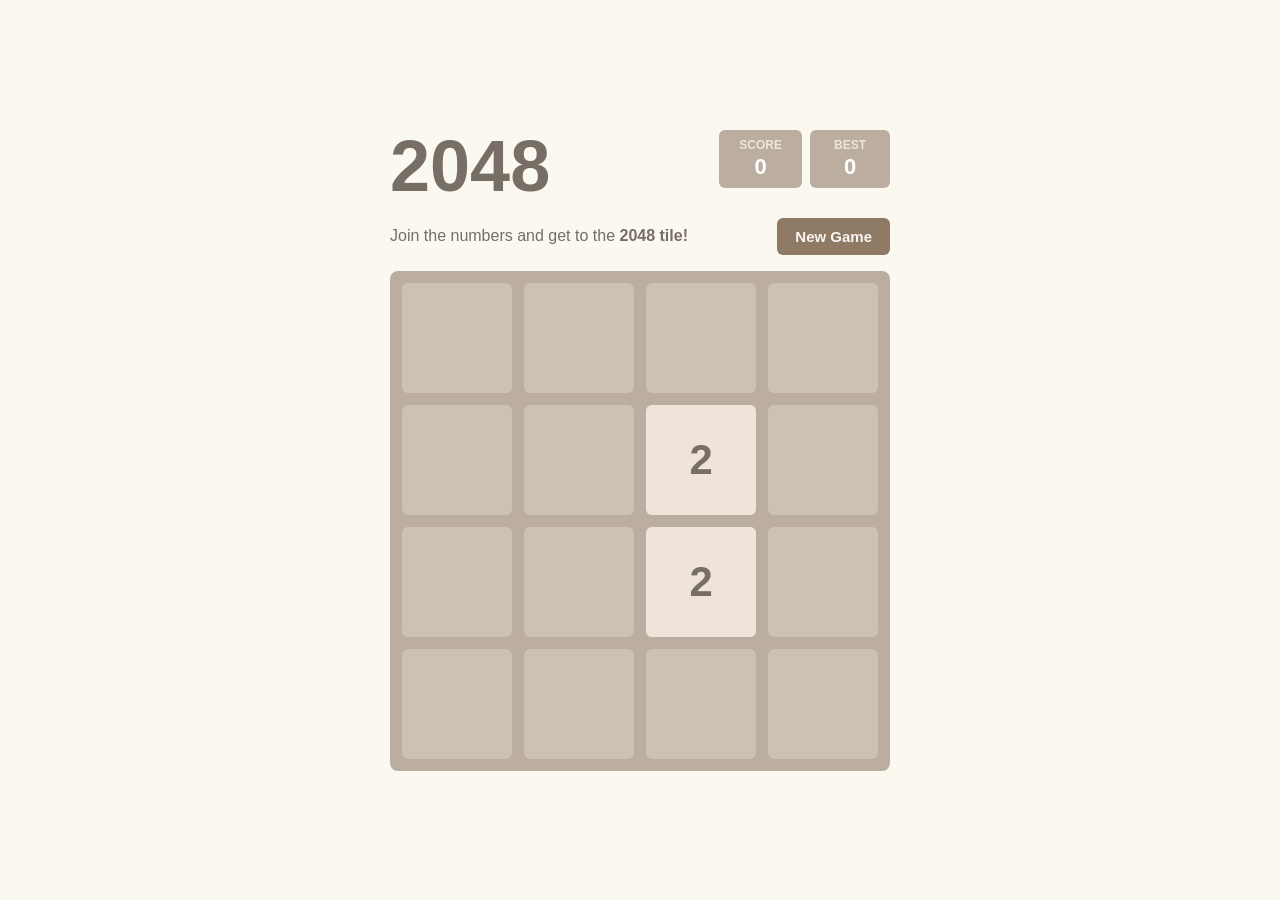
==== index.html @ 38287585 "Add files via upload" ====
<!DOCTYPE html>
<html lang="en">
<head>
<meta charset="UTF-8">
<meta name="viewport" content="width=device-width, initial-scale=1.0">
<title>2048</title>
<style>
  * { margin: 0; padding: 0; box-sizing: border-box; }

  body {
    font-family: 'Clear Sans', 'Helvetica Neue', Arial, sans-serif;
    background: #faf8ef;
    display: flex;
    justify-content: center;
    align-items: center;
    min-height: 100vh;
    touch-action: none;
  }

  .container {
    width: 500px;
    max-width: 95vw;
  }

  /* ── Header ─────────────────────────────── */
  .header {
    display: flex;
    justify-content: space-between;
    align-items: flex-start;
    margin-bottom: 16px;
  }
  .title {
    font-size: 72px;
    font-weight: 700;
    color: #776e65;
    line-height: 1;
  }
  .scores {
    display: flex;
    gap: 8px;
  }
  .score-box {
    background: #bbada0;
    border-radius: 6px;
    padding: 8px 20px;
    text-align: center;
    color: #eee4da;
    font-size: 12px;
    font-weight: 700;
    text-transform: uppercase;
    min-width: 80px;
  }
  .score-box .value {
    color: #fff;
    font-size: 22px;
    display: block;
    margin-top: 2px;
  }

  /* ── Subtitle / New‑Game ────────────────── */
  .sub-header {
    display: flex;
    justify-content: space-between;
    align-items: center;
    margin-bottom: 16px;
  }
  .tagline {
    color: #776e65;
    font-size: 16px;
  }
  .tagline b { font-weight: 700; }
  .new-game-btn {
    background: #8f7a66;
    color: #f9f6f2;
    border: none;
    border-radius: 6px;
    padding: 10px 18px;
    font-size: 15px;
    font-weight: 700;
    cursor: pointer;
  }
  .new-game-btn:hover { background: #9f8b77; }

  /* ── Board ──────────────────────────────── */
  .board {
    position: relative;
    background: #bbada0;
    border-radius: 8px;
    padding: 12px;
    aspect-ratio: 1 / 1;
    width: 100%;
  }
  .grid-bg {
    display: grid;
    grid-template-columns: repeat(4, 1fr);
    grid-template-rows: repeat(4, 1fr);
    gap: 12px;
    width: 100%;
    height: 100%;
  }
  .cell-bg {
    background: rgba(238,228,218,0.35);
    border-radius: 6px;
  }

  /* ── Tiles ──────────────────────────────── */
  .tile-container {
    position: absolute;
    inset: 12px;
  }
  .tile {
    position: absolute;
    display: flex;
    justify-content: center;
    align-items: center;
    font-weight: 700;
    border-radius: 6px;
    transition: top 120ms ease-in-out, left 120ms ease-in-out;
    z-index: 10;
  }
  .tile.new {
    animation: pop-in 200ms ease;
  }
  .tile.merged {
    animation: pop-merge 200ms ease;
    z-index: 20;
  }
  @keyframes pop-in {
    0%   { transform: scale(0); opacity: 0; }
    100% { transform: scale(1); opacity: 1; }
  }
  @keyframes pop-merge {
    0%   { transform: scale(1); }
    50%  { transform: scale(1.2); }
    100% { transform: scale(1); }
  }

  /* ── Overlay ────────────────────────────── */
  .overlay {
    display: none;
    position: absolute;
    inset: 0;
    border-radius: 8px;
    background: rgba(238,228,218,0.73);
    z-index: 100;
    flex-direction: column;
    justify-content: center;
    align-items: center;
    gap: 16px;
  }
  .overlay.active { display: flex; }
  .overlay .msg {
    font-size: 48px;
    font-weight: 700;
    color: #776e65;
  }
  .overlay button {
    background: #8f7a66;
    color: #f9f6f2;
    border: none;
    border-radius: 6px;
    padding: 10px 24px;
    font-size: 16px;
    font-weight: 700;
    cursor: pointer;
  }

  /* ── Responsive ─────────────────────────── */
  @media (max-width: 520px) {
    .title { font-size: 48px; }
    .board { padding: 8px; }
    .grid-bg { gap: 8px; }
  }
</style>
</head>
<body>

<div class="container">
  <!-- Header -->
  <div class="header">
    <div class="title">2048</div>
    <div class="scores">
      <div class="score-box">Score<span class="value" id="score">0</span></div>
      <div class="score-box">Best<span class="value" id="best">0</span></div>
    </div>
  </div>

  <!-- Subtitle -->
  <div class="sub-header">
    <div class="tagline">Join the numbers and get to the <b>2048 tile!</b></div>
    <button class="new-game-btn" id="newGameBtn">New Game</button>
  </div>

  <!-- Board -->
  <div class="board" id="board">
    <div class="grid-bg">
      <div class="cell-bg"></div><div class="cell-bg"></div><div class="cell-bg"></div><div class="cell-bg"></div>
      <div class="cell-bg"></div><div class="cell-bg"></div><div class="cell-bg"></div><div class="cell-bg"></div>
      <div class="cell-bg"></div><div class="cell-bg"></div><div class="cell-bg"></div><div class="cell-bg"></div>
      <div class="cell-bg"></div><div class="cell-bg"></div><div class="cell-bg"></div><div class="cell-bg"></div>
    </div>
    <div class="tile-container" id="tileContainer"></div>

    <!-- Win / Lose overlays -->
    <div class="overlay" id="winOverlay">
      <div class="msg">You win! 🎉</div>
      <button id="keepGoingBtn">Keep going</button>
      <button id="winNewGameBtn">New Game</button>
    </div>
    <div class="overlay" id="loseOverlay">
      <div class="msg">Game over!</div>
      <button id="loseNewGameBtn">Try again</button>
    </div>
  </div>
</div>

<script>
/* ================================================================
   2048 – Pure JS Engine
   ================================================================ */
const SIZE = 4;

/* ── Tile color map (original 2048 palette) ─────────────── */
const TILE_STYLE = {
  2:    { bg:'#eee4da', color:'#776e65', fontSize: 2   },
  4:    { bg:'#ede0c8', color:'#776e65', fontSize: 2   },
  8:    { bg:'#f2b179', color:'#f9f6f2', fontSize: 2   },
  16:   { bg:'#f59563', color:'#f9f6f2', fontSize: 2   },
  32:   { bg:'#f67c5f', color:'#f9f6f2', fontSize: 2   },
  64:   { bg:'#f65e3b', color:'#f9f6f2', fontSize: 2   },
  128:  { bg:'#edcf72', color:'#f9f6f2', fontSize: 1.8 },
  256:  { bg:'#edcc61', color:'#f9f6f2', fontSize: 1.8 },
  512:  { bg:'#edc850', color:'#f9f6f2', fontSize: 1.8 },
  1024: { bg:'#edc53f', color:'#f9f6f2', fontSize: 1.5 },
  2048: { bg:'#edc22e', color:'#f9f6f2', fontSize: 1.5 },
};

function tileStyle(v) {
  if (TILE_STYLE[v]) return TILE_STYLE[v];
  return { bg: '#3c3a32', color: '#f9f6f2', fontSize: 1.3 };
}

/* ── State ───────────────────────────────────────────────── */
let grid, score, best, won, keepPlaying, busy;

const $score    = document.getElementById('score');
const $best     = document.getElementById('best');
const $tc       = document.getElementById('tileContainer');
const $winOvl   = document.getElementById('winOverlay');
const $loseOvl  = document.getElementById('loseOverlay');

best = +(localStorage.getItem('best2048') || 0);
$best.textContent = best;

/* ── Helpers ─────────────────────────────────────────────── */
function emptyGrid() { return Array.from({length:SIZE}, ()=>Array(SIZE).fill(0)); }

function emptyCells(g) {
  const e = [];
  g.forEach((r,ri)=>r.forEach((v,ci)=>{ if(!v) e.push([ri,ci]); }));
  return e;
}

function addRandom(g) {
  const e = emptyCells(g);
  if (!e.length) return;
  const [r,c] = e[Math.floor(Math.random()*e.length)];
  g[r][c] = Math.random() < 0.9 ? 2 : 4;
  return [r,c, g[r][c]];
}

/* ── Slide one row left ──────────────────────────────────── */
function slideRow(row) {
  let a = row.filter(v=>v), merged = 0;
  for (let i = 0; i < a.length - 1; i++) {
    if (a[i] === a[i+1]) { a[i] *= 2; merged += a[i]; a.splice(i+1,1); }
  }
  while (a.length < SIZE) a.push(0);
  return { row: a, merged };
}

/* ── Move whole grid ─────────────────────────────────────── */
function move(dir) {
  // 0=left  1=up  2=right  3=down
  let g = grid.map(r=>[...r]), pts = 0, moved = false;

  const rotate = (g) => g[0].map((_,c) => g.map(r=>r[c]).reverse());
  let rotations = dir;  // rotate dir times so we always slide left
  for (let i = 0; i < rotations; i++) g = rotate(g);

  for (let r = 0; r < SIZE; r++) {
    const { row, merged } = slideRow(g[r]);
    if (row.some((v,i)=>v!==g[r][i])) moved = true;
    g[r] = row;
    pts += merged;
  }

  // rotate back
  for (let i = 0; i < (4 - rotations) % 4; i++) g = rotate(g);

  return { grid: g, points: pts, moved };
}

function canMove(g) {
  for (let r = 0; r < SIZE; r++)
    for (let c = 0; c < SIZE; c++) {
      if (!g[r][c]) return true;
      if (c < SIZE-1 && g[r][c] === g[r][c+1]) return true;
      if (r < SIZE-1 && g[r][c] === g[r+1][c]) return true;
    }
  return false;
}

function hasValue(g, v) {
  return g.some(r=>r.includes(v));
}

/* ── Rendering ───────────────────────────────────────────── */
function cellSize() {
  const board = document.getElementById('board');
  const inner = board.clientWidth - 24;          // padding 12*2
  return (inner - 12 * 3) / 4;                  // gap 12 * 3
}

function renderTiles(newTile, mergedSet) {
  $tc.innerHTML = '';
  const cs = cellSize();
  const gap = 12;
  grid.forEach((row, r) => {
    row.forEach((val, c) => {
      if (!val) return;
      const s = tileStyle(val);
      const el = document.createElement('div');
      el.className = 'tile';
      if (newTile && newTile[0]===r && newTile[1]===c) el.classList.add('new');
      if (mergedSet && mergedSet.has(r+','+c)) el.classList.add('merged');
      el.textContent = val;
      const left = c * (cs + gap);
      const top  = r * (cs + gap);
      el.style.cssText = `
        width:${cs}px; height:${cs}px;
        top:${top}px; left:${left}px;
        background:${s.bg}; color:${s.color};
        font-size:${cs * 0.38 * (s.fontSize/2)}px;
      `;
      $tc.appendChild(el);
    });
  });
}

function updateScore(pts) {
  score += pts;
  $score.textContent = score;
  if (score > best) { best = score; $best.textContent = best; localStorage.setItem('best2048', best); }
}

/* ── Game flow ───────────────────────────────────────────── */
function newGame() {
  grid = emptyGrid();
  score = 0; won = false; keepPlaying = false; busy = false;
  $score.textContent = 0;
  $winOvl.classList.remove('active');
  $loseOvl.classList.remove('active');
  addRandom(grid);
  const nt = addRandom(grid);
  renderTiles(nt ? [nt[0],nt[1]] : null);
}

function handleMove(dir) {
  if (busy) return;
  const result = move(dir);
  if (!result.moved) return;
  busy = true;
  grid = result.grid;
  updateScore(result.points);

  // detect merged positions (approximate: tiles whose value doubled)
  const mergedSet = new Set();
  result.grid.forEach((row, r) => row.forEach((v, c) => {
    if (v && result.points) mergedSet.add(r+','+c);
  }));

  const nt = addRandom(grid);
  renderTiles(nt ? [nt[0],nt[1]] : null, mergedSet);

  setTimeout(() => {
    if (!won && !keepPlaying && hasValue(grid, 2048)) {
      won = true;
      $winOvl.classList.add('active');
    } else if (!canMove(grid)) {
      $loseOvl.classList.add('active');
    }
    busy = false;
  }, 150);
}

/* ── Input ───────────────────────────────────────────────── */
const DIR = { ArrowLeft:0, ArrowUp:1, ArrowRight:2, ArrowDown:3, a:0, w:1, d:2, s:3 };

document.addEventListener('keydown', e => {
  if (DIR[e.key] !== undefined) { e.preventDefault(); handleMove(DIR[e.key]); }
});

// Touch / swipe
let tx, ty;
document.getElementById('board').addEventListener('touchstart', e => {
  tx = e.touches[0].clientX; ty = e.touches[0].clientY;
});
document.getElementById('board').addEventListener('touchend', e => {
  const dx = e.changedTouches[0].clientX - tx;
  const dy = e.changedTouches[0].clientY - ty;
  if (Math.abs(dx) < 30 && Math.abs(dy) < 30) return;
  if (Math.abs(dx) > Math.abs(dy)) handleMove(dx > 0 ? 2 : 0);
  else handleMove(dy > 0 ? 3 : 1);
});

/* ── Buttons ─────────────────────────────────────────────── */
document.getElementById('newGameBtn').onclick = newGame;
document.getElementById('winNewGameBtn').onclick = newGame;
document.getElementById('loseNewGameBtn').onclick = newGame;
document.getElementById('keepGoingBtn').onclick = () => {
  keepPlaying = true;
  $winOvl.classList.remove('active');
};

/* ── Resize ──────────────────────────────────────────────── */
window.addEventListener('resize', () => renderTiles());

/* ── Start! ──────────────────────────────────────────────── */
newGame();
</script>
</body>
</html>
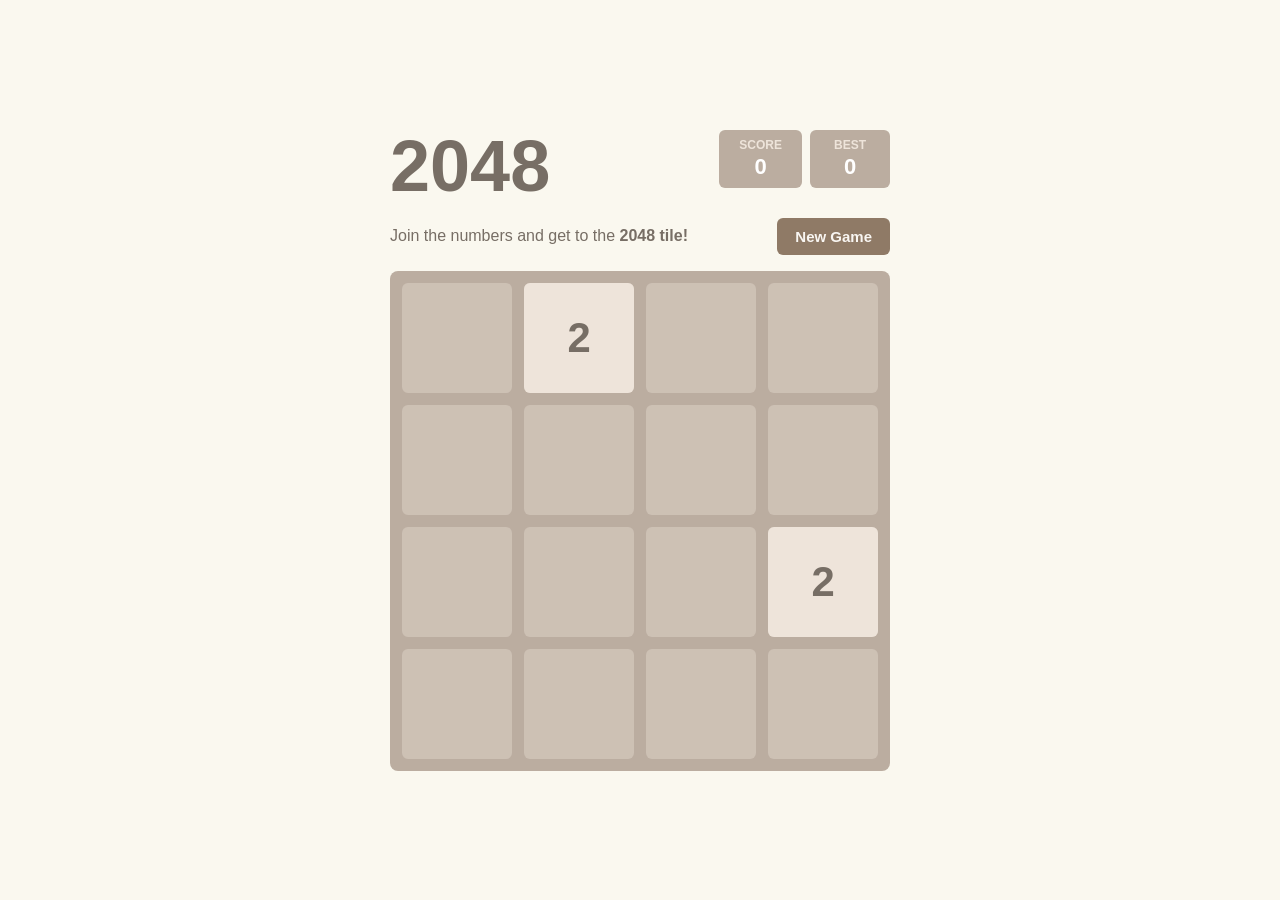
==== commit c23f058b: "Fix: swap up/down direction — rewrite move() to use explicit transpose logic" ====
--- a/index.html
+++ b/index.html
@@ -216,7 +216,7 @@
 
 <script>
 /* ================================================================
-   2048 – Pure JS Engine
+   2048 – Pure JS Engine (fixed up/down directions)
    ================================================================ */
 const SIZE = 4;
 
@@ -279,24 +279,54 @@
   return { row: a, merged };
 }
 
+/* ── Get a column as an array ────────────────────────────── */
+function getCol(g, c) { return g.map(r => r[c]); }
+function setCol(g, c, col) { for (let r = 0; r < SIZE; r++) g[r][c] = col[r]; }
+
 /* ── Move whole grid ─────────────────────────────────────── */
 function move(dir) {
   // 0=left  1=up  2=right  3=down
   let g = grid.map(r=>[...r]), pts = 0, moved = false;
 
-  const rotate = (g) => g[0].map((_,c) => g.map(r=>r[c]).reverse());
-  let rotations = dir;  // rotate dir times so we always slide left
-  for (let i = 0; i < rotations; i++) g = rotate(g);
-
-  for (let r = 0; r < SIZE; r++) {
-    const { row, merged } = slideRow(g[r]);
-    if (row.some((v,i)=>v!==g[r][i])) moved = true;
-    g[r] = row;
-    pts += merged;
-  }
-
-  // rotate back
-  for (let i = 0; i < (4 - rotations) % 4; i++) g = rotate(g);
+  if (dir === 0) {
+    // LEFT: slide each row left
+    for (let r = 0; r < SIZE; r++) {
+      const { row, merged } = slideRow(g[r]);
+      if (row.some((v,i) => v !== g[r][i])) moved = true;
+      g[r] = row;
+      pts += merged;
+    }
+  } else if (dir === 2) {
+    // RIGHT: reverse each row, slide left, reverse back
+    for (let r = 0; r < SIZE; r++) {
+      const rev = [...g[r]].reverse();
+      const { row, merged } = slideRow(rev);
+      const result = row.reverse();
+      if (result.some((v,i) => v !== g[r][i])) moved = true;
+      g[r] = result;
+      pts += merged;
+    }
+  } else if (dir === 1) {
+    // UP: treat each column as a row, slide left (toward top)
+    for (let c = 0; c < SIZE; c++) {
+      const col = getCol(g, c);
+      const { row, merged } = slideRow(col);
+      if (row.some((v,i) => v !== col[i])) moved = true;
+      setCol(g, c, row);
+      pts += merged;
+    }
+  } else if (dir === 3) {
+    // DOWN: treat each column reversed, slide left, reverse back
+    for (let c = 0; c < SIZE; c++) {
+      const col = getCol(g, c).reverse();
+      const { row, merged } = slideRow(col);
+      const result = row.reverse();
+      const origCol = getCol(g, c);
+      if (result.some((v,i) => v !== origCol[i])) moved = true;
+      setCol(g, c, result);
+      pts += merged;
+    }
+  }
 
   return { grid: g, points: pts, moved };
 }
